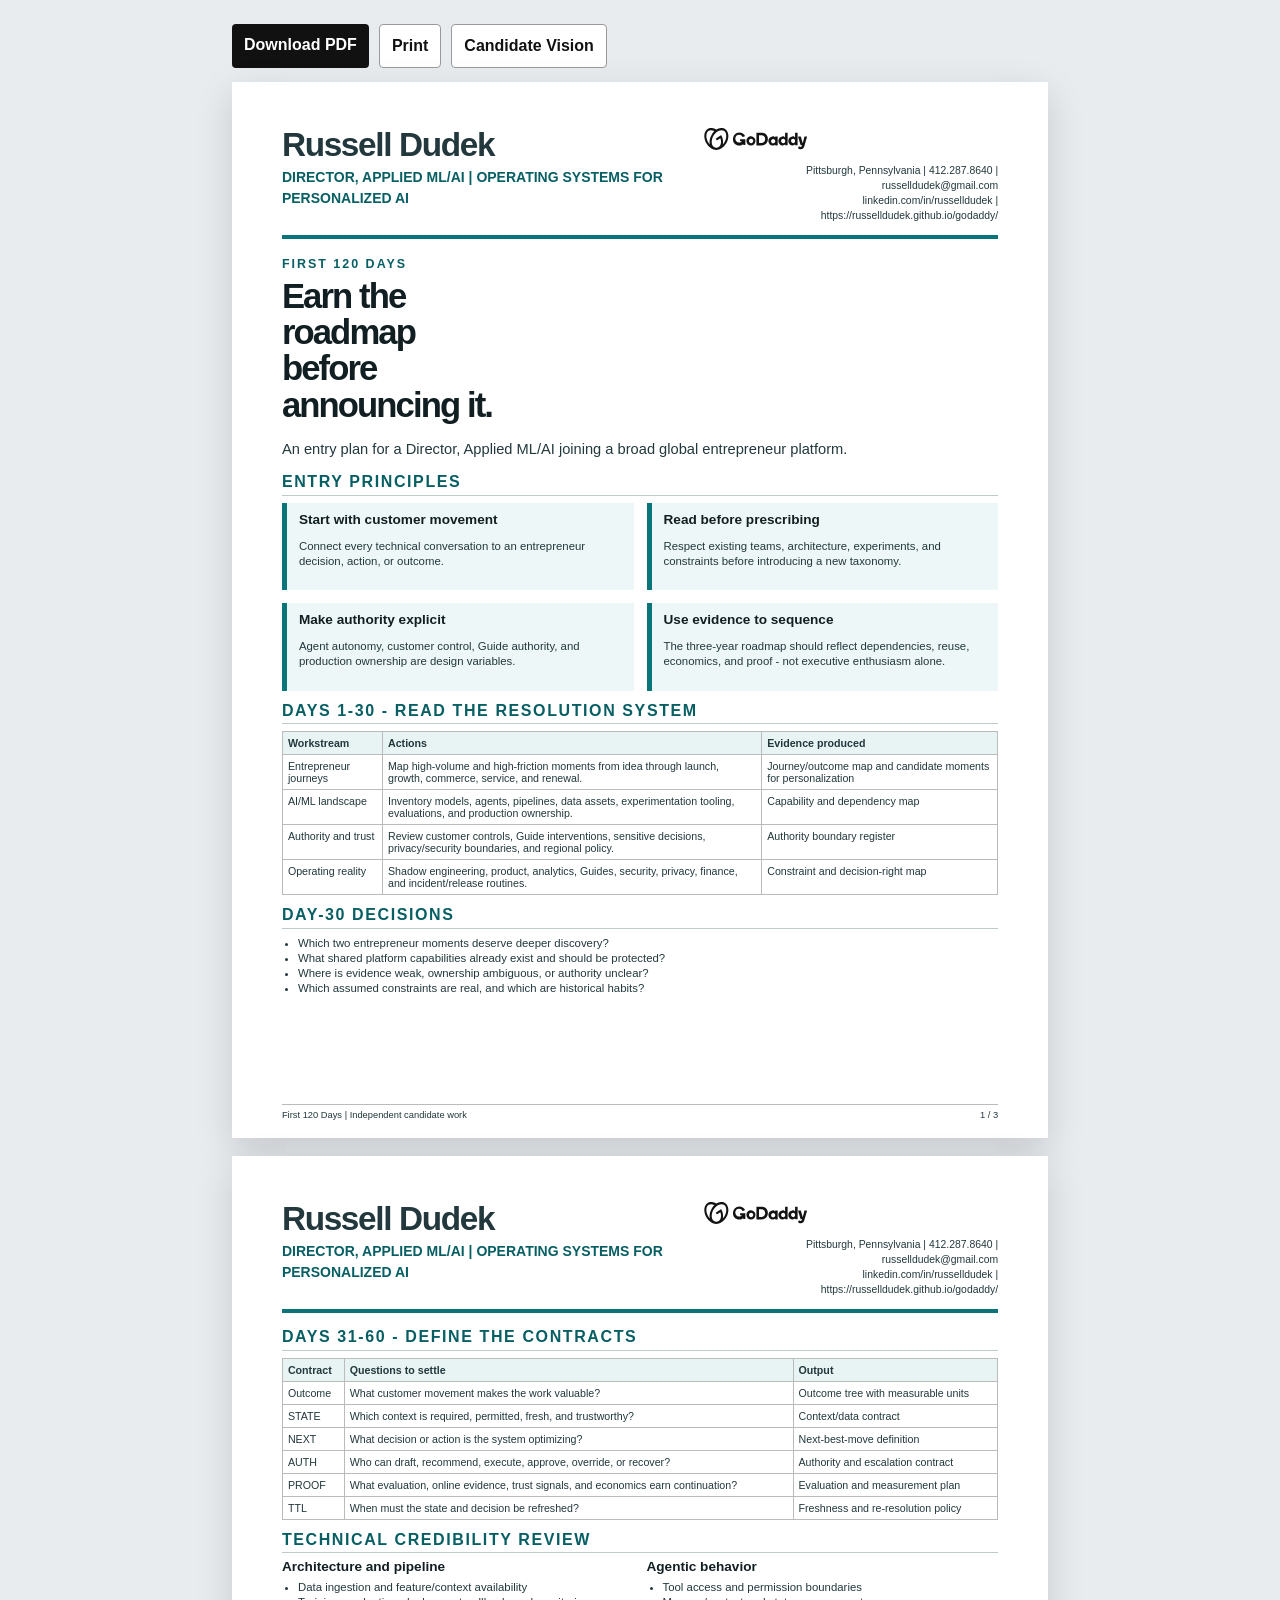
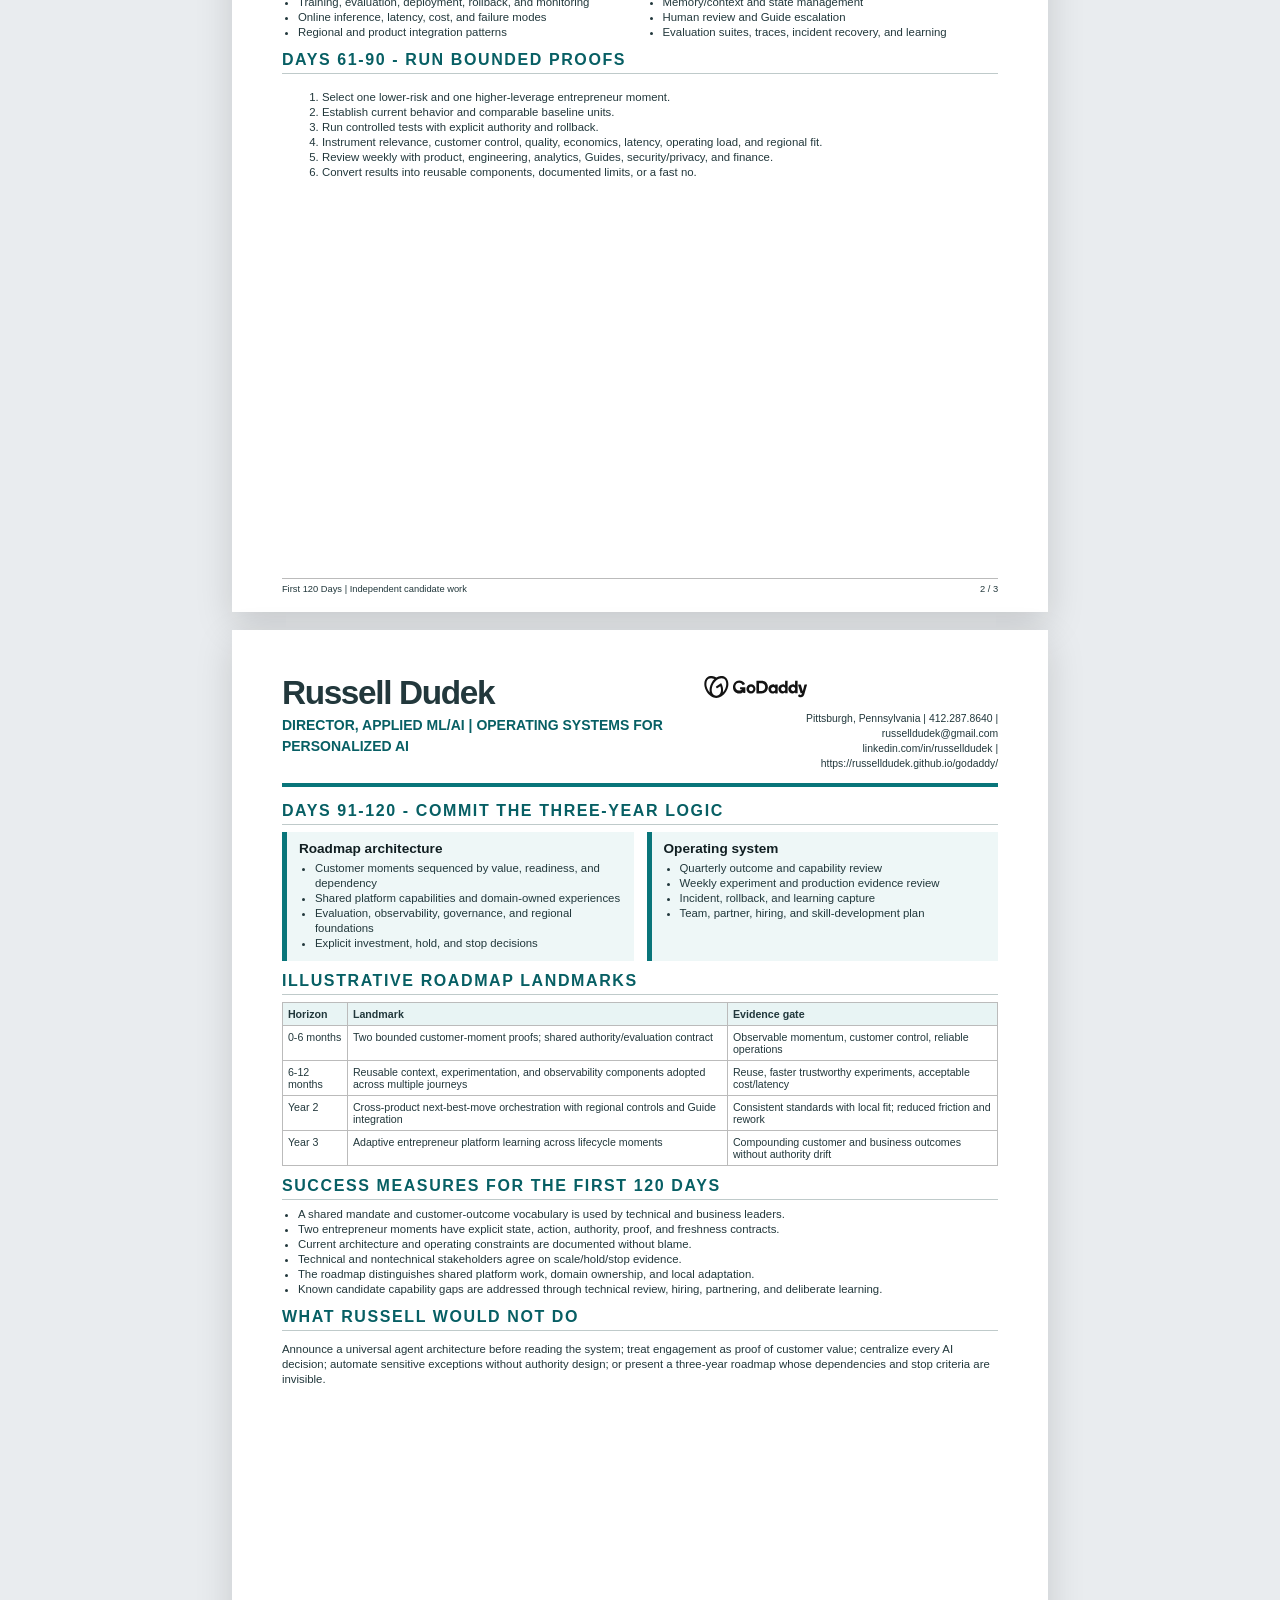
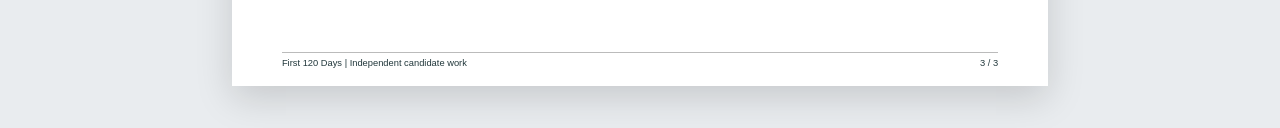
==== 120-day-plan.html @ 5573932e "Publish direct campaign files and downloadable PDFs" ====
<!doctype html><html lang="en"><head><meta charset="utf-8"><meta name="viewport" content="width=device-width,initial-scale=1"><title>GoDaddy First 120 Days</title><meta name="description" content="Independent candidate vision by Russell Dudek for GoDaddy Director, Applied ML/AI."><link rel="stylesheet" href="styles.css"></head><body><main class="doc-shell"><div class="doc-actions"><a href="docs/Russell-Dudek-GoDaddy-First-120-Days.pdf">Download PDF</a><button class="light" onclick="window.print()">Print</button><a class="light" href="index.html">Candidate Vision</a></div><section class="sheet"><header class="doc-header"><div><div class="doc-name">Russell Dudek</div><div class="doc-role">DIRECTOR, APPLIED ML/AI | OPERATING SYSTEMS FOR PERSONALIZED AI</div></div><div><img class="doc-logo" src="assets/brand/godaddy-official.svg" alt="GoDaddy"><div class="contact">Pittsburgh, Pennsylvania | <a href="tel:+14122878640">412.287.8640</a> | <a href="mailto:russelldudek@gmail.com">russelldudek@gmail.com</a><br><a href="https://www.linkedin.com/in/russelldudek">linkedin.com/in/russelldudek</a> | <a href="https://russelldudek.github.io/godaddy/">https://russelldudek.github.io/godaddy/</a></div></div></header><div class="eyebrow">First 120 days</div><h1 class="doc-title">Earn the roadmap before announcing it.</h1><p class="doc-subtitle">An entry plan for a Director, Applied ML/AI joining a broad global entrepreneur platform.</p><div class="doc-section"><h2>Entry principles</h2><div class="doc-grid-2"><div class="callout"><h3>Start with customer movement</h3><p>Connect every technical conversation to an entrepreneur decision, action, or outcome.</p></div><div class="callout"><h3>Read before prescribing</h3><p>Respect existing teams, architecture, experiments, and constraints before introducing a new taxonomy.</p></div><div class="callout"><h3>Make authority explicit</h3><p>Agent autonomy, customer control, Guide authority, and production ownership are design variables.</p></div><div class="callout"><h3>Use evidence to sequence</h3><p>The three-year roadmap should reflect dependencies, reuse, economics, and proof - not executive enthusiasm alone.</p></div></div></div><div class="doc-section"><h2>Days 1-30 - Read the resolution system</h2><table class="compact-table"><tr><th>Workstream</th><th>Actions</th><th>Evidence produced</th></tr><tr><td>Entrepreneur journeys</td><td>Map high-volume and high-friction moments from idea through launch, growth, commerce, service, and renewal.</td><td>Journey/outcome map and candidate moments for personalization</td></tr><tr><td>AI/ML landscape</td><td>Inventory models, agents, pipelines, data assets, experimentation tooling, evaluations, and production ownership.</td><td>Capability and dependency map</td></tr><tr><td>Authority and trust</td><td>Review customer controls, Guide interventions, sensitive decisions, privacy/security boundaries, and regional policy.</td><td>Authority boundary register</td></tr><tr><td>Operating reality</td><td>Shadow engineering, product, analytics, Guides, security, privacy, finance, and incident/release routines.</td><td>Constraint and decision-right map</td></tr></table></div><div class="doc-section"><h2>Day-30 decisions</h2><ul><li>Which two entrepreneur moments deserve deeper discovery?</li><li>What shared platform capabilities already exist and should be protected?</li><li>Where is evidence weak, ownership ambiguous, or authority unclear?</li><li>Which assumed constraints are real, and which are historical habits?</li></ul></div><div class="page-foot"><span>First 120 Days | Independent candidate work</span><span>1 / 3</span></div></section><section class="sheet"><header class="doc-header"><div><div class="doc-name">Russell Dudek</div><div class="doc-role">DIRECTOR, APPLIED ML/AI | OPERATING SYSTEMS FOR PERSONALIZED AI</div></div><div><img class="doc-logo" src="assets/brand/godaddy-official.svg" alt="GoDaddy"><div class="contact">Pittsburgh, Pennsylvania | <a href="tel:+14122878640">412.287.8640</a> | <a href="mailto:russelldudek@gmail.com">russelldudek@gmail.com</a><br><a href="https://www.linkedin.com/in/russelldudek">linkedin.com/in/russelldudek</a> | <a href="https://russelldudek.github.io/godaddy/">https://russelldudek.github.io/godaddy/</a></div></div></header><div class="doc-section"><h2>Days 31-60 - Define the contracts</h2><table class="compact-table"><tr><th>Contract</th><th>Questions to settle</th><th>Output</th></tr><tr><td>Outcome</td><td>What customer movement makes the work valuable?</td><td>Outcome tree with measurable units</td></tr><tr><td>STATE</td><td>Which context is required, permitted, fresh, and trustworthy?</td><td>Context/data contract</td></tr><tr><td>NEXT</td><td>What decision or action is the system optimizing?</td><td>Next-best-move definition</td></tr><tr><td>AUTH</td><td>Who can draft, recommend, execute, approve, override, or recover?</td><td>Authority and escalation contract</td></tr><tr><td>PROOF</td><td>What evaluation, online evidence, trust signals, and economics earn continuation?</td><td>Evaluation and measurement plan</td></tr><tr><td>TTL</td><td>When must the state and decision be refreshed?</td><td>Freshness and re-resolution policy</td></tr></table></div><div class="doc-section"><h2>Technical credibility review</h2><div class="doc-grid-2"><div><h3>Architecture and pipeline</h3><ul><li>Data ingestion and feature/context availability</li><li>Training, evaluation, deployment, rollback, and monitoring</li><li>Online inference, latency, cost, and failure modes</li><li>Regional and product integration patterns</li></ul></div><div><h3>Agentic behavior</h3><ul><li>Tool access and permission boundaries</li><li>Memory/context and state management</li><li>Human review and Guide escalation</li><li>Evaluation suites, traces, incident recovery, and learning</li></ul></div></div></div><div class="doc-section"><h2>Days 61-90 - Run bounded proofs</h2><ol><li>Select one lower-risk and one higher-leverage entrepreneur moment.</li><li>Establish current behavior and comparable baseline units.</li><li>Run controlled tests with explicit authority and rollback.</li><li>Instrument relevance, customer control, quality, economics, latency, operating load, and regional fit.</li><li>Review weekly with product, engineering, analytics, Guides, security/privacy, and finance.</li><li>Convert results into reusable components, documented limits, or a fast no.</li></ol></div><div class="page-foot"><span>First 120 Days | Independent candidate work</span><span>2 / 3</span></div></section><section class="sheet"><header class="doc-header"><div><div class="doc-name">Russell Dudek</div><div class="doc-role">DIRECTOR, APPLIED ML/AI | OPERATING SYSTEMS FOR PERSONALIZED AI</div></div><div><img class="doc-logo" src="assets/brand/godaddy-official.svg" alt="GoDaddy"><div class="contact">Pittsburgh, Pennsylvania | <a href="tel:+14122878640">412.287.8640</a> | <a href="mailto:russelldudek@gmail.com">russelldudek@gmail.com</a><br><a href="https://www.linkedin.com/in/russelldudek">linkedin.com/in/russelldudek</a> | <a href="https://russelldudek.github.io/godaddy/">https://russelldudek.github.io/godaddy/</a></div></div></header><div class="doc-section"><h2>Days 91-120 - Commit the three-year logic</h2><div class="doc-grid-2"><div class="callout"><h3>Roadmap architecture</h3><ul><li>Customer moments sequenced by value, readiness, and dependency</li><li>Shared platform capabilities and domain-owned experiences</li><li>Evaluation, observability, governance, and regional foundations</li><li>Explicit investment, hold, and stop decisions</li></ul></div><div class="callout"><h3>Operating system</h3><ul><li>Quarterly outcome and capability review</li><li>Weekly experiment and production evidence review</li><li>Incident, rollback, and learning capture</li><li>Team, partner, hiring, and skill-development plan</li></ul></div></div></div><div class="doc-section"><h2>Illustrative roadmap landmarks</h2><table class="compact-table"><tr><th>Horizon</th><th>Landmark</th><th>Evidence gate</th></tr><tr><td>0-6 months</td><td>Two bounded customer-moment proofs; shared authority/evaluation contract</td><td>Observable momentum, customer control, reliable operations</td></tr><tr><td>6-12 months</td><td>Reusable context, experimentation, and observability components adopted across multiple journeys</td><td>Reuse, faster trustworthy experiments, acceptable cost/latency</td></tr><tr><td>Year 2</td><td>Cross-product next-best-move orchestration with regional controls and Guide integration</td><td>Consistent standards with local fit; reduced friction and rework</td></tr><tr><td>Year 3</td><td>Adaptive entrepreneur platform learning across lifecycle moments</td><td>Compounding customer and business outcomes without authority drift</td></tr></table></div><div class="doc-section"><h2>Success measures for the first 120 days</h2><ul><li>A shared mandate and customer-outcome vocabulary is used by technical and business leaders.</li><li>Two entrepreneur moments have explicit state, action, authority, proof, and freshness contracts.</li><li>Current architecture and operating constraints are documented without blame.</li><li>Technical and nontechnical stakeholders agree on scale/hold/stop evidence.</li><li>The roadmap distinguishes shared platform work, domain ownership, and local adaptation.</li><li>Known candidate capability gaps are addressed through technical review, hiring, partnering, and deliberate learning.</li></ul></div><div class="doc-section"><h2>What Russell would not do</h2><p>Announce a universal agent architecture before reading the system; treat engagement as proof of customer value; centralize every AI decision; automate sensitive exceptions without authority design; or present a three-year roadmap whose dependencies and stop criteria are invisible.</p></div><div class="page-foot"><span>First 120 Days | Independent candidate work</span><span>3 / 3</span></div></section></main></body></html>
---- styles.css ----
@import url('brand-tokens.css');
*{box-sizing:border-box} html{scroll-behavior:smooth} body{margin:0;color:var(--gd-ink);background:#fff;font-family:"Trebuchet MS","Helvetica Neue",Arial,sans-serif;line-height:1.5} a{color:inherit} img{max-width:100%}
:focus-visible{outline:3px solid var(--gd-yellow);outline-offset:3px}.skip{position:absolute;left:-9999px}.skip:focus{left:12px;top:12px;background:#fff;padding:10px;z-index:99}
.site-nav{position:sticky;top:0;z-index:20;background:rgba(255,255,255,.94);backdrop-filter:blur(10px);border-bottom:1px solid #ddd}.nav-inner{max-width:1180px;margin:auto;padding:14px 22px;display:flex;align-items:center;justify-content:space-between;gap:24px}.nav-brand{font-weight:800}.nav-links{display:flex;gap:16px;flex-wrap:wrap;font-size:.87rem}.nav-links a{text-decoration:none}.nav-links a:hover{text-decoration:underline}
.employer-lockup{display:flex;align-items:center;gap:18px}.employer-lockup img{width:150px;height:auto}.independent{font-size:.74rem;letter-spacing:.12em;text-transform:uppercase;color:#444;border-left:1px solid #bbb;padding-left:16px}
.hero{min-height:88vh;background:linear-gradient(130deg,#fff 0 48%,var(--campaign-mint) 48% 100%);display:grid;align-items:center}.hero-inner{max-width:1180px;margin:auto;padding:72px 24px 88px;display:grid;grid-template-columns:1.02fr .98fr;gap:58px;align-items:center}.eyebrow{font-size:.78rem;font-weight:800;letter-spacing:.16em;text-transform:uppercase;color:var(--gd-teal)}h1,h2,h3{font-family:"Trebuchet MS","Helvetica Neue",Arial,sans-serif;line-height:1.05;margin:0 0 .45em}h1{font-size:clamp(3.2rem,7vw,6.5rem);letter-spacing:-.055em;max-width:12ch}h2{font-size:clamp(2.15rem,4.2vw,4rem);letter-spacing:-.04em}h3{font-size:1.35rem}.hero-copy p{font-size:1.18rem;max-width:58ch}.thesis-line{font-size:1.45rem!important;font-weight:800;max-width:34ch!important}.tagline-rule{width:78px;height:8px;background:var(--gd-lime);margin:20px 0}.hero-note{font-size:.88rem!important;color:#444}
.resolver{background:var(--gd-deep);color:#fff;border-radius:28px;padding:24px;box-shadow:0 28px 70px rgba(0,66,73,.25);min-width:0}.resolver-top{display:flex;justify-content:space-between;gap:16px;align-items:center;padding-bottom:16px;border-bottom:1px solid rgba(255,255,255,.22)}.resolver-title{font-weight:800}.status-pill{font-size:.72rem;background:var(--gd-lime);color:#111;padding:5px 9px;border-radius:999px;font-weight:800}.query{margin:18px 0 14px;background:#00343a;border-radius:12px;padding:14px 16px;font-family:ui-monospace,SFMono-Regular,Consolas,monospace;color:#dff7ee;overflow-wrap:anywhere}.cursor{display:inline-block;width:8px;height:1em;background:var(--gd-yellow);vertical-align:-2px;animation:blink 1s steps(1) infinite}.records{display:grid;gap:10px}.record{display:grid;grid-template-columns:58px 1fr 58px;gap:12px;align-items:start;padding:11px 12px;border-radius:10px;background:rgba(255,255,255,.08);animation:resolve 5.2s ease-in-out infinite}.record:nth-child(2){animation-delay:.55s}.record:nth-child(3){animation-delay:1.1s}.record:nth-child(4){animation-delay:1.65s}.record:nth-child(5){animation-delay:2.2s}.record-key{color:var(--gd-lime);font-family:ui-monospace,monospace;font-weight:800}.record-val{font-size:.9rem}.record-conf{font-size:.72rem;color:#bfe9e4;text-align:right}.resolver-controls{margin-top:18px;display:flex;gap:8px;flex-wrap:wrap}.scenario-btn{border:1px solid rgba(255,255,255,.4);background:transparent;color:#fff;padding:8px 11px;border-radius:999px;cursor:pointer;font-weight:700}.scenario-btn[aria-pressed="true"]{background:var(--gd-yellow);color:#111;border-color:var(--gd-yellow)}.resolver-foot{font-size:.73rem;color:#bfe9e4;margin-top:14px}
@keyframes blink{50%{opacity:0}}@keyframes resolve{0%,10%,100%{transform:translateX(0);background:rgba(255,255,255,.08)}20%,42%{transform:translateX(4px);background:rgba(65,219,0,.16)}55%{transform:translateX(0)}}
.section{padding:92px 24px}.section-inner{max-width:1120px;margin:auto}.section-head{display:grid;grid-template-columns:1fr 1fr;gap:48px;align-items:end;margin-bottom:50px}.section-head p{font-size:1.12rem;margin:0}.dark{background:var(--gd-ink);color:#fff}.teal{background:var(--gd-teal);color:#fff}.paper{background:var(--gd-paper)}
.tension-map{display:grid;grid-template-columns:repeat(3,1fr);gap:2px;background:#111;border:2px solid #111}.tension{background:#fff;padding:30px;min-height:250px}.tension .vs{font-size:.74rem;color:var(--gd-teal);font-weight:800;text-transform:uppercase;letter-spacing:.12em}.tension strong{font-size:1.5rem;line-height:1.15;display:block;margin:12px 0}.tension p{font-size:.92rem}.cost{border-top:5px solid var(--gd-coral);padding-top:14px;font-size:.83rem!important;color:#4a4a4a}
.contract-grid{display:grid;grid-template-columns:repeat(5,1fr);gap:12px}.contract-field{background:#fff;color:#111;padding:22px;border-radius:4px;min-height:200px;position:relative}.contract-field::before{content:attr(data-key);display:block;font-family:ui-monospace,monospace;color:var(--gd-teal);font-weight:900;font-size:1.3rem;margin-bottom:18px}.contract-field p{font-size:.88rem}.contract-field b{display:block;margin-bottom:8px}.contract-field:nth-child(2){border-top:7px solid var(--gd-lime)}.contract-field:nth-child(3){border-top:7px solid var(--gd-yellow)}.contract-field:nth-child(4){border-top:7px solid var(--gd-aqua)}.contract-field:nth-child(5){border-top:7px solid var(--gd-coral)}
.scorecard{display:grid;grid-template-columns:1fr 2fr;gap:28px}.score-nav{display:grid;gap:8px}.score-tab{padding:14px;border:0;text-align:left;background:#e5e5e5;font-weight:800;cursor:pointer}.score-tab[aria-selected="true"]{background:var(--gd-deep);color:#fff}.score-panel{background:#fff;padding:28px;border-left:10px solid var(--gd-lime)}.score-panel h3{font-size:2rem}.metric-list{display:grid;grid-template-columns:1fr 1fr;gap:14px}.metric{border-top:1px solid #bbb;padding-top:12px}.metric small{display:block;color:#555}
.evidence-trail{display:grid;grid-template-columns:repeat(4,1fr);gap:0;border-top:2px solid rgba(255,255,255,.35)}.evidence{padding:28px 24px;border-right:1px solid rgba(255,255,255,.25);position:relative}.evidence:last-child{border-right:0}.evidence::before{content:"";position:absolute;top:-8px;left:22px;width:14px;height:14px;border-radius:50%;background:var(--gd-lime)}.evidence .org{font-size:.78rem;text-transform:uppercase;letter-spacing:.1em;color:#bfe9e4}.evidence h3{margin-top:12px}.evidence p{font-size:.9rem}.proof-tag{display:inline-block;font-size:.68rem;border:1px solid rgba(255,255,255,.45);padding:3px 6px;border-radius:999px;margin-top:8px}
.plan-rail{display:grid;grid-template-columns:repeat(4,1fr);gap:14px}.phase{background:#fff;padding:26px;border-top:8px solid var(--gd-teal)}.phase:nth-child(2){border-color:var(--gd-lime)}.phase:nth-child(3){border-color:var(--gd-yellow)}.phase:nth-child(4){border-color:var(--gd-coral)}.phase .days{font-family:ui-monospace,monospace;font-weight:800;color:var(--gd-teal)}.phase ul{padding-left:18px;font-size:.9rem}
.objection{display:grid;grid-template-columns:1fr 1fr;gap:50px}.objection-box{background:#fff;color:#111;padding:34px;border-radius:3px}.objection-box.gap{border-top:10px solid var(--gd-coral)}.objection-box.proof{border-top:10px solid var(--gd-lime)}.objection-box ul{padding-left:20px}.truth{font-size:1.35rem;font-weight:800;line-height:1.25}.verdict{margin-top:28px;padding:20px;border:1px solid rgba(255,255,255,.35);font-size:1.05rem}.questions{counter-reset:q;display:grid;grid-template-columns:1fr 1fr;gap:2px;background:#111}.question{background:#fff;padding:24px;counter-increment:q}.question::before{content:"0" counter(q);font-family:ui-monospace,monospace;color:var(--gd-teal);font-weight:900}.question strong{display:block;font-size:1.1rem;margin-top:10px}.question p{font-size:.86rem;color:#555}
.cta{background:var(--gd-yellow);padding:76px 24px}.cta-inner{max-width:1060px;margin:auto;display:grid;grid-template-columns:2fr 1fr;gap:40px;align-items:center}.actions{display:flex;gap:10px;flex-wrap:wrap}.button{display:inline-block;text-decoration:none;background:var(--gd-ink);color:#fff;padding:13px 17px;border-radius:4px;font-weight:800}.button.secondary{background:#fff;color:#111;border:1px solid #111}.footer{padding:32px 24px;background:#111;color:#fff;font-size:.76rem}.footer-inner{max-width:1120px;margin:auto;display:flex;justify-content:space-between;gap:24px;flex-wrap:wrap}
/* Document surfaces */
.doc-shell{background:#e9ecef;min-height:100vh;padding:24px}.doc-actions{max-width:8.5in;margin:0 auto 14px;display:flex;gap:10px;flex-wrap:wrap}.doc-actions a,.doc-actions button{font:inherit;border:0;cursor:pointer;text-decoration:none;background:#111;color:#fff;padding:9px 12px;border-radius:4px;font-weight:800}.doc-actions .light{background:#fff;color:#111;border:1px solid #999}.sheet{width:min(8.5in,100%);min-height:11in;margin:0 auto 18px;background:#fff;padding:.48in .52in .44in;box-shadow:0 12px 35px rgba(0,0,0,.15);position:relative;overflow:visible}.doc-header{display:grid;grid-template-columns:1.35fr 1fr;gap:24px;border-bottom:4px solid var(--gd-teal);padding-bottom:12px;margin-bottom:16px}.doc-name{font-size:25pt;font-weight:900;letter-spacing:-.04em;line-height:1}.doc-role{font-size:10.5pt;font-weight:800;color:var(--gd-teal);margin-top:6px}.contact{font-size:7.8pt;line-height:1.45;text-align:right}.contact a{text-decoration:none}.doc-logo{width:105px;margin-left:auto;margin-bottom:6px}.doc-section{margin:12px 0}.doc-section h2{font-size:12pt;text-transform:uppercase;letter-spacing:.1em;color:var(--gd-teal);border-bottom:1px solid #bfcaca;padding-bottom:4px;margin-bottom:7px}.doc-section h3{font-size:10.2pt;margin:0}.doc-section p,.doc-section li{font-family:Arial,Helvetica,sans-serif;font-size:8.55pt;line-height:1.32}.doc-section ul{margin:5px 0 0;padding-left:16px}.doc-grid-2{display:grid;grid-template-columns:1fr 1fr;gap:13px}.doc-grid-3{display:grid;grid-template-columns:repeat(3,1fr);gap:10px}.role-block{margin-bottom:10px;break-inside:avoid}.role-line{display:flex;justify-content:space-between;gap:14px;align-items:baseline}.role-line span{font-family:Arial,sans-serif;font-size:8pt;color:#555}.cap-grid{display:grid;grid-template-columns:repeat(3,1fr);gap:5px}.cap{background:#eff7f7;padding:6px 7px;font:700 7.8pt Arial,sans-serif;border-left:3px solid var(--gd-aqua)}.page-foot{position:absolute;bottom:.19in;left:.52in;right:.52in;display:flex;justify-content:space-between;border-top:1px solid #bbb;padding-top:5px;font:7pt Arial,sans-serif;color:#555}.callout{background:#eff7f7;border-left:5px solid var(--gd-teal);padding:10px 12px}.warning{background:#fff4f4;border-left-color:var(--gd-coral)}.doc-title{font-size:26pt;margin:4px 0 6px}.doc-subtitle{font-size:11pt;color:#444}.compact-table{width:100%;border-collapse:collapse;font:8pt Arial,sans-serif}.compact-table th,.compact-table td{border:1px solid #bbb;padding:5px;vertical-align:top}.compact-table th{background:#e8f4f4;text-align:left}.mini-record{display:grid;grid-template-columns:44px 1fr 55px;border-bottom:1px solid #bbb;padding:7px 0;font:8.4pt Arial,sans-serif}.mini-record b{color:var(--gd-teal);font-family:Consolas,monospace}.doc-question{margin:8px 0;padding:8px 10px;border-left:4px solid var(--gd-lime);background:#f7f7f7;break-inside:avoid}.doc-question b{font-size:9pt}.sources{font:7.2pt Arial,sans-serif;overflow-wrap:anywhere}.signature{margin-top:12px;font-weight:800}.letter-body p{font:10.1pt/1.45 Arial,sans-serif;margin:0 0 10px}.letter-body{margin-top:18px}.letter-date{font:9pt Arial,sans-serif;margin-bottom:15px}.letter-address{font:9pt Arial,sans-serif;margin-bottom:16px}.letter-sign{margin-top:18px;font:10pt Arial,sans-serif}.resume-summary{font:9.1pt/1.35 Arial,sans-serif;margin:0}.resume-page2-head{display:flex;justify-content:space-between;border-bottom:3px solid var(--gd-teal);padding-bottom:8px;margin-bottom:14px;font:8pt Arial,sans-serif}.resume-page2-head b{font-size:13pt}
@media (max-width:900px){.hero-inner,.section-head,.scorecard,.objection,.cta-inner{grid-template-columns:1fr}.hero{background:linear-gradient(180deg,#fff 0 48%,var(--campaign-mint) 48% 100%)}.hero-inner{padding-top:44px}.contract-grid{grid-template-columns:1fr 1fr}.tension-map,.plan-rail,.evidence-trail{grid-template-columns:1fr 1fr}.questions{grid-template-columns:1fr}.sheet{min-height:0;padding:28px 24px}.doc-header{grid-template-columns:1fr}.contact{text-align:left}.doc-logo{margin-left:0}.page-foot{position:static;margin-top:20px}.doc-grid-3{grid-template-columns:1fr 1fr}}
@media (max-width:560px){.nav-links{display:none}.employer-lockup{align-items:flex-start;flex-direction:column}.independent{border-left:0;padding-left:0}.hero-inner{padding-left:18px;padding-right:18px}.resolver{padding:16px;border-radius:18px}.record{grid-template-columns:52px 1fr}.record-conf{display:none}.contract-grid,.tension-map,.plan-rail,.evidence-trail,.doc-grid-2,.doc-grid-3,.cap-grid{grid-template-columns:1fr}.section{padding:64px 18px}.doc-shell{padding:0}.sheet{width:100%;margin:0;box-shadow:none}.doc-actions{padding:10px;margin:0}.doc-title{font-size:21pt}}
@media print{@page{size:Letter;margin:0}.site-nav,.doc-actions{display:none!important}body{background:#fff}.doc-shell{padding:0;background:#fff}.sheet{width:8.5in;height:11in;min-height:11in;margin:0;box-shadow:none;break-after:page;page-break-after:always;overflow:hidden}.sheet:last-child{break-after:auto;page-break-after:auto}.page-foot{position:absolute}.no-print{display:none!important}}
@media (prefers-reduced-motion:reduce){html{scroll-behavior:auto}.cursor,.record{animation:none!important}.record{transform:none!important}}

.questions-sheet .doc-question{margin:5px 0;padding:6px 8px}.questions-sheet .doc-question p{margin:2px 0;font-size:7.6pt;line-height:1.18}.questions-sheet .doc-question b{font-size:8.5pt}.questions-sheet .doc-title{font-size:23pt}.questions-sheet .doc-subtitle{font-size:9.5pt;margin:0 0 8px}.questions-sheet .doc-section{margin:7px 0}

.resume-sheet .doc-section{margin:14px 0}.resume-sheet .doc-section p,.resume-sheet .doc-section li{font-size:9.25pt;line-height:1.42}.resume-sheet .resume-summary{font-size:9.5pt;line-height:1.42}.resume-sheet .role-block{margin-bottom:13px}.resume-sheet .role-line h3{font-size:10.7pt}.resume-sheet .cap{font-size:8.25pt;padding:8px 8px}.resume-sheet .doc-section h2{margin-bottom:8px}.resume-sheet .callout{padding:12px 14px}

.sr-only{position:absolute!important;width:1px;height:1px;padding:0;margin:-1px;overflow:hidden;clip:rect(0,0,0,0);white-space:nowrap;border:0}


/* 2026-07-15 visual integrity system */
:root{
  color-scheme:light;
  --ui-ink:#22383c;
  --ui-ink-strong:#111f22;
  --ui-teal-text:#075f64;
  --ui-on-dark:#f3fffb;
  --ui-on-dark-soft:#e2f7f2;
  --ui-resolver:#0d3d43;
  --ui-resolver-row:#123d43;
  --ui-resolver-active:#166269;
}

/* Light surfaces: dark text is the default, including cards nested inside dark sections. */
body{color:var(--ui-ink)}
.paper,
.tension,
.contract-field,
.score-panel,
.phase,
.question,
.objection-box,
.sheet,
.callout,
.mini-record,
.compact-table th,
.compact-table td{color:var(--ui-ink)}
.paper h1,.paper h2,.paper h3,
.tension strong,
.contract-field b,
.score-panel h3,
.phase h3,
.question strong,
.objection-box .truth,
.sheet h1,.sheet h2,.sheet h3{color:var(--ui-ink-strong)}
.paper p,.paper li,.paper small,
.tension p,.tension .cost,
.contract-field p,
.score-panel p,.score-panel .metric,.score-panel small,
.phase li,
.question p,
.objection-box p,.objection-box li,
.sheet p,.sheet li,.sheet td,.sheet th,
.callout p,.mini-record span,
.doc-subtitle,.contact,.page-foot,.role-line span{color:var(--ui-ink)!important}
.eyebrow,.tension .vs,.phase .days,.question::before,
.contract-field::before,.doc-section h2,.doc-role,.mini-record b{color:var(--ui-teal-text)!important}
.cost{color:#34484b!important}
.score-tab{color:var(--ui-ink-strong)!important}
.score-tab[aria-selected="true"]{background:var(--gd-deep)!important;color:#fff!important}

/* Dark section copy stays light, while nested white cards remain dark via the rules above. */
.dark{color:var(--ui-on-dark)}
.dark > .section-inner > .section-head h2,
.dark > .section-inner > .section-head p,
.dark > .section-inner > .verdict{color:var(--ui-on-dark)!important}
.dark > .section-inner > .section-head .eyebrow{color:var(--ui-on-dark-soft)!important}
.dark .contract-field,.dark .contract-field *{color:var(--ui-ink)!important}
.dark .contract-field::before{color:var(--ui-teal-text)!important}
.dark .objection-box,.dark .objection-box *{color:var(--ui-ink)!important}
.dark .objection-box .eyebrow{color:var(--ui-teal-text)!important}

/* Teal evidence section. */
.teal{color:var(--ui-on-dark)}
.teal > .section-inner > .section-head h2,
.teal > .section-inner > .section-head p,
.teal > .section-inner > .section-head .eyebrow,
.teal .evidence h3,
.teal .evidence p,
.teal .evidence .org,
.teal .proof-tag{color:var(--ui-on-dark)!important}
.teal .proof-tag{border-color:rgba(255,255,255,.72)!important}

/* Resolver: no pale text on light animation states. */
.resolver{background:var(--ui-resolver)!important;color:var(--ui-on-dark)!important;box-shadow:0 28px 70px rgba(0,66,73,.28)}
.resolver-top{border-bottom-color:rgba(255,255,255,.32)!important}
.resolver .eyebrow{color:#ddfff1!important}
.resolver-title{color:#fff!important}
.query{background:#08373d!important;color:#f3fffb!important;border:1px solid rgba(255,255,255,.2)}
.record{background:var(--ui-resolver-row)!important;border:1px solid rgba(255,255,255,.32)!important;box-shadow:inset 5px 0 0 rgba(140,227,83,.94)!important;animation:resolve 5.2s ease-in-out infinite}
.record-key{color:#c8ff8a!important}
.record-val{color:#fff!important;font-weight:700!important}
.record-conf,.resolver-foot{color:#e6faf5!important;font-weight:700!important}
.scenario-btn{border-color:rgba(255,255,255,.8)!important;color:#fff!important;background:rgba(255,255,255,.06)!important}
.scenario-btn[aria-pressed="true"]{background:var(--gd-yellow)!important;color:#111!important;border-color:var(--gd-yellow)!important}

/* CTA, documents, and footer. */
.cta,.cta h2,.cta p{color:var(--ui-ink-strong)!important}
.cta .eyebrow{color:var(--ui-ink-strong)!important}
.button,.doc-actions a,.doc-actions button{color:#fff!important}
.button.secondary,.doc-actions .light{color:#111!important}
.sheet .callout{background:#eef7f7!important}
.sheet .warning{background:#fff3f3!important}
.footer,.footer *{color:#fff!important}
.footer img,.footer svg{display:none!important}

@keyframes resolve{
  0%,10%,100%{
    transform:translateX(0);
    background:var(--ui-resolver-row);
    border-color:rgba(255,255,255,.32);
    box-shadow:inset 5px 0 0 rgba(140,227,83,.94);
  }
  20%,42%{
    transform:translateX(6px);
    background:var(--ui-resolver-active);
    border-color:rgba(255,255,255,.86);
    box-shadow:inset 7px 0 0 var(--gd-lime),0 0 0 2px rgba(140,227,83,.24),0 10px 24px rgba(0,0,0,.18);
  }
  55%{transform:translateX(0)}
}
@media (prefers-reduced-motion:reduce){
  .record{animation:none!important;transform:none!important;background:var(--ui-resolver-row)!important}
}
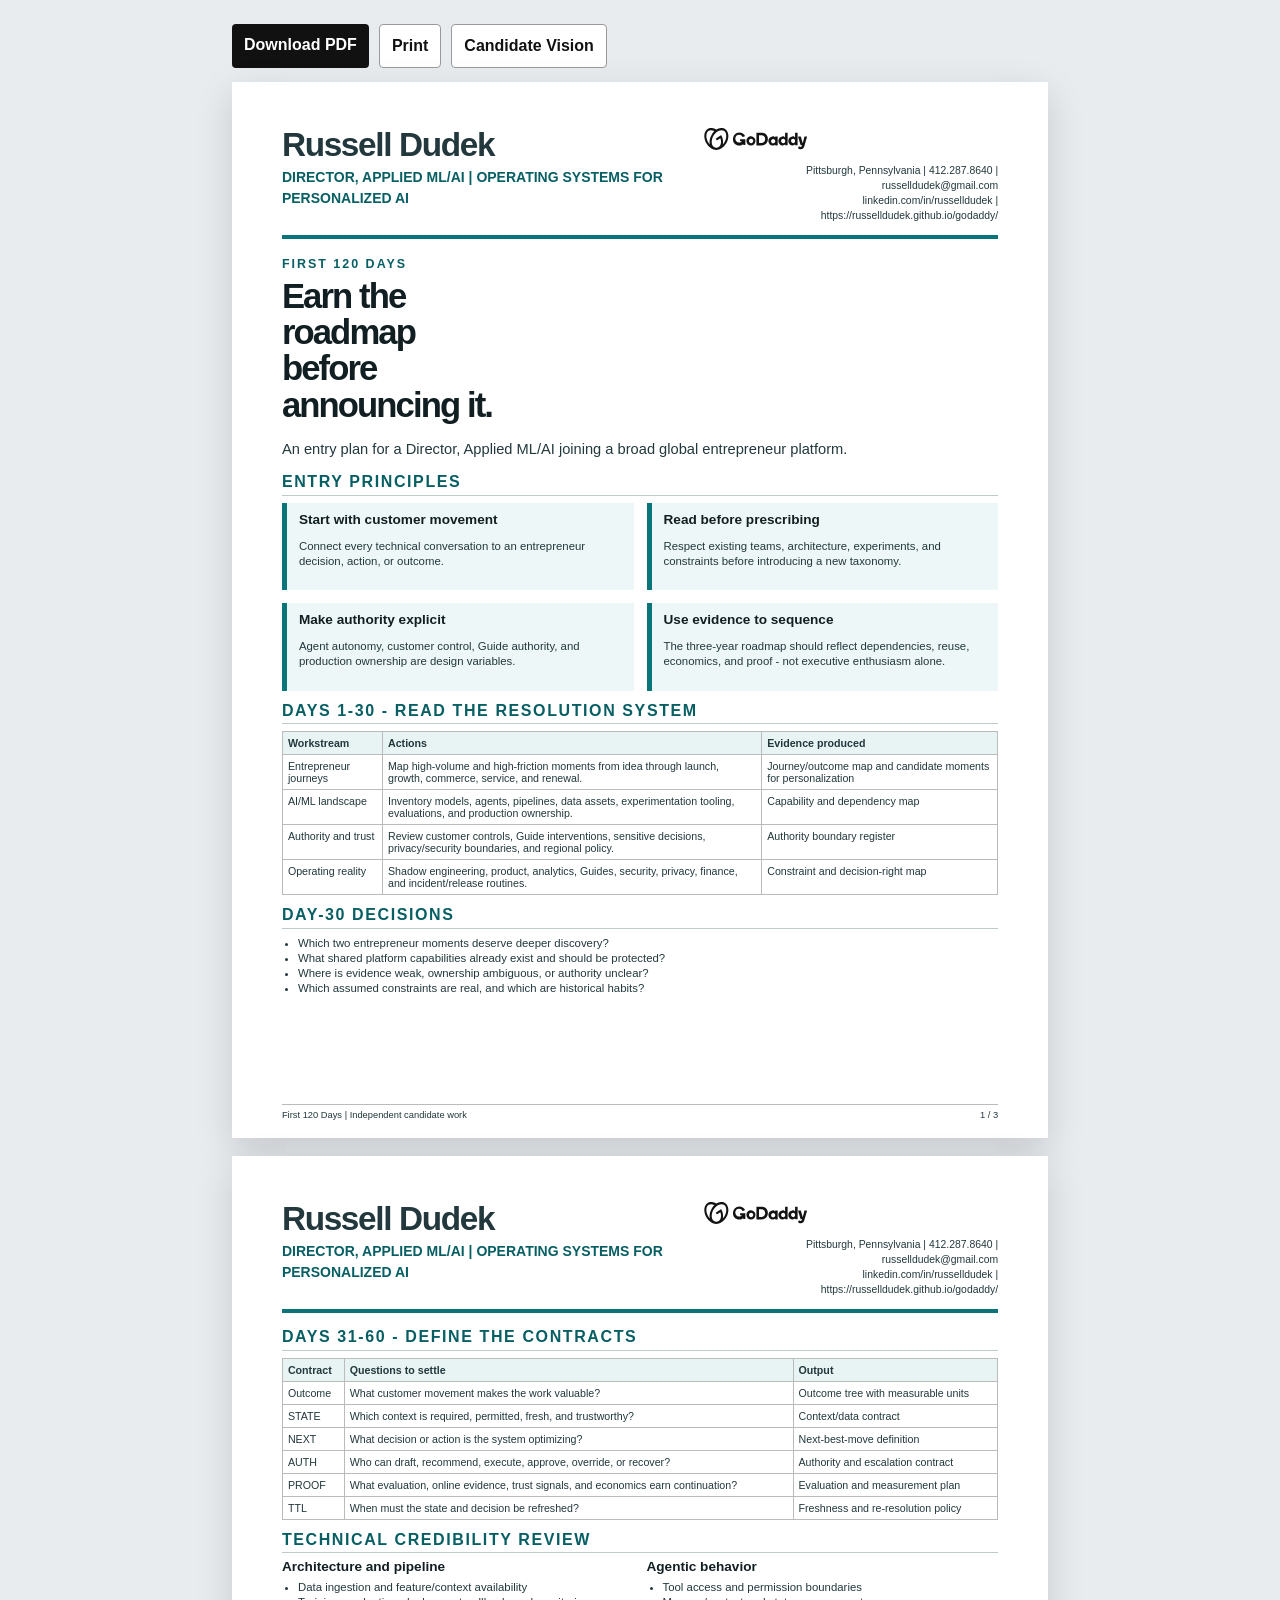
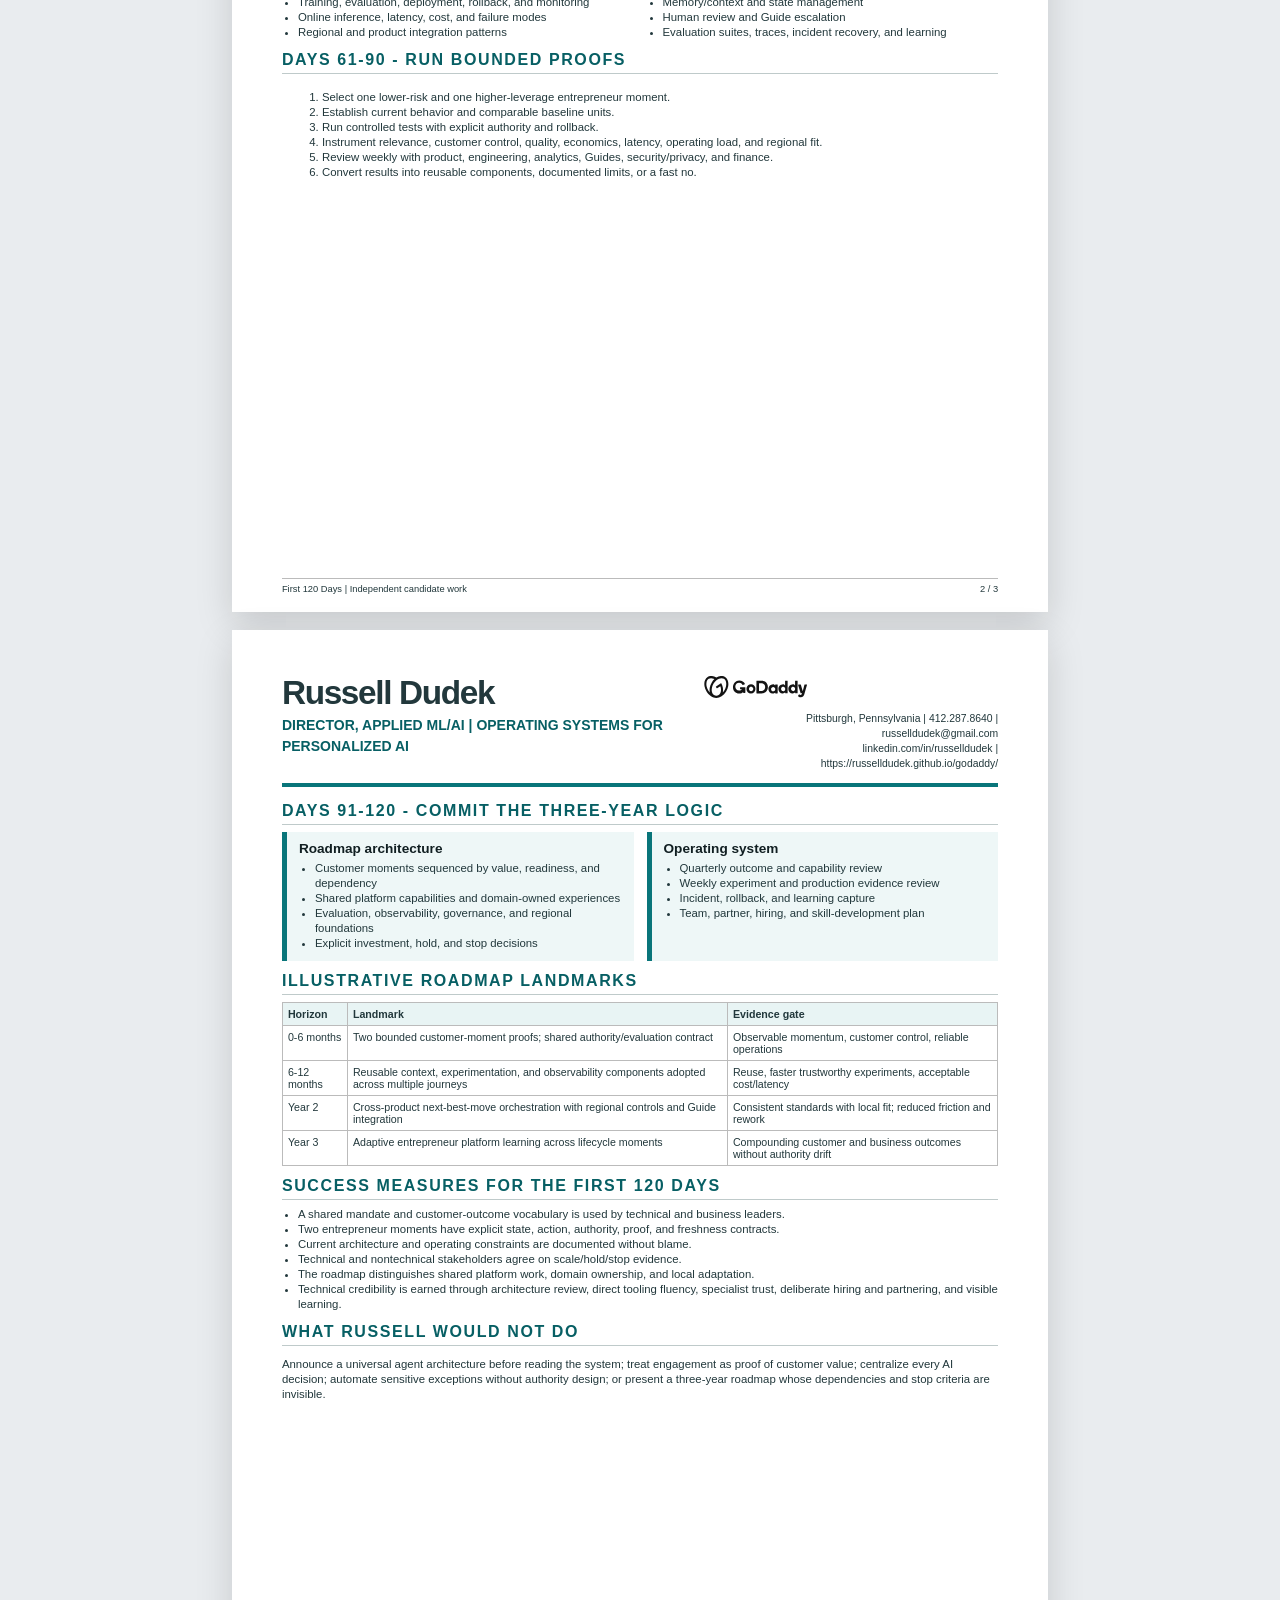
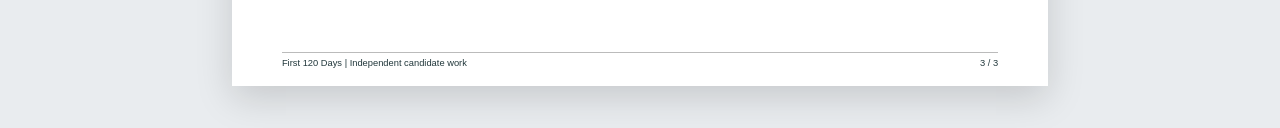
==== commit ce395077: "Publish strategic fit campaign and documents" ====
--- a/120-day-plan.html
+++ b/120-day-plan.html
@@ -1 +1 @@
-<!doctype html><html lang="en"><head><meta charset="utf-8"><meta name="viewport" content="width=device-width,initial-scale=1"><title>GoDaddy First 120 Days</title><meta name="description" content="Independent candidate vision by Russell Dudek for GoDaddy Director, Applied ML/AI."><link rel="stylesheet" href="styles.css"></head><body><main class="doc-shell"><div class="doc-actions"><a href="docs/Russell-Dudek-GoDaddy-First-120-Days.pdf">Download PDF</a><button class="light" onclick="window.print()">Print</button><a class="light" href="index.html">Candidate Vision</a></div><section class="sheet"><header class="doc-header"><div><div class="doc-name">Russell Dudek</div><div class="doc-role">DIRECTOR, APPLIED ML/AI | OPERATING SYSTEMS FOR PERSONALIZED AI</div></div><div><img class="doc-logo" src="assets/brand/godaddy-official.svg" alt="GoDaddy"><div class="contact">Pittsburgh, Pennsylvania | <a href="tel:+14122878640">412.287.8640</a> | <a href="mailto:russelldudek@gmail.com">russelldudek@gmail.com</a><br><a href="https://www.linkedin.com/in/russelldudek">linkedin.com/in/russelldudek</a> | <a href="https://russelldudek.github.io/godaddy/">https://russelldudek.github.io/godaddy/</a></div></div></header><div class="eyebrow">First 120 days</div><h1 class="doc-title">Earn the roadmap before announcing it.</h1><p class="doc-subtitle">An entry plan for a Director, Applied ML/AI joining a broad global entrepreneur platform.</p><div class="doc-section"><h2>Entry principles</h2><div class="doc-grid-2"><div class="callout"><h3>Start with customer movement</h3><p>Connect every technical conversation to an entrepreneur decision, action, or outcome.</p></div><div class="callout"><h3>Read before prescribing</h3><p>Respect existing teams, architecture, experiments, and constraints before introducing a new taxonomy.</p></div><div class="callout"><h3>Make authority explicit</h3><p>Agent autonomy, customer control, Guide authority, and production ownership are design variables.</p></div><div class="callout"><h3>Use evidence to sequence</h3><p>The three-year roadmap should reflect dependencies, reuse, economics, and proof - not executive enthusiasm alone.</p></div></div></div><div class="doc-section"><h2>Days 1-30 - Read the resolution system</h2><table class="compact-table"><tr><th>Workstream</th><th>Actions</th><th>Evidence produced</th></tr><tr><td>Entrepreneur journeys</td><td>Map high-volume and high-friction moments from idea through launch, growth, commerce, service, and renewal.</td><td>Journey/outcome map and candidate moments for personalization</td></tr><tr><td>AI/ML landscape</td><td>Inventory models, agents, pipelines, data assets, experimentation tooling, evaluations, and production ownership.</td><td>Capability and dependency map</td></tr><tr><td>Authority and trust</td><td>Review customer controls, Guide interventions, sensitive decisions, privacy/security boundaries, and regional policy.</td><td>Authority boundary register</td></tr><tr><td>Operating reality</td><td>Shadow engineering, product, analytics, Guides, security, privacy, finance, and incident/release routines.</td><td>Constraint and decision-right map</td></tr></table></div><div class="doc-section"><h2>Day-30 decisions</h2><ul><li>Which two entrepreneur moments deserve deeper discovery?</li><li>What shared platform capabilities already exist and should be protected?</li><li>Where is evidence weak, ownership ambiguous, or authority unclear?</li><li>Which assumed constraints are real, and which are historical habits?</li></ul></div><div class="page-foot"><span>First 120 Days | Independent candidate work</span><span>1 / 3</span></div></section><section class="sheet"><header class="doc-header"><div><div class="doc-name">Russell Dudek</div><div class="doc-role">DIRECTOR, APPLIED ML/AI | OPERATING SYSTEMS FOR PERSONALIZED AI</div></div><div><img class="doc-logo" src="assets/brand/godaddy-official.svg" alt="GoDaddy"><div class="contact">Pittsburgh, Pennsylvania | <a href="tel:+14122878640">412.287.8640</a> | <a href="mailto:russelldudek@gmail.com">russelldudek@gmail.com</a><br><a href="https://www.linkedin.com/in/russelldudek">linkedin.com/in/russelldudek</a> | <a href="https://russelldudek.github.io/godaddy/">https://russelldudek.github.io/godaddy/</a></div></div></header><div class="doc-section"><h2>Days 31-60 - Define the contracts</h2><table class="compact-table"><tr><th>Contract</th><th>Questions to settle</th><th>Output</th></tr><tr><td>Outcome</td><td>What customer movement makes the work valuable?</td><td>Outcome tree with measurable units</td></tr><tr><td>STATE</td><td>Which context is required, permitted, fresh, and trustworthy?</td><td>Context/data contract</td></tr><tr><td>NEXT</td><td>What decision or action is the system optimizing?</td><td>Next-best-move definition</td></tr><tr><td>AUTH</td><td>Who can draft, recommend, execute, approve, override, or recover?</td><td>Authority and escalation contract</td></tr><tr><td>PROOF</td><td>What evaluation, online evidence, trust signals, and economics earn continuation?</td><td>Evaluation and measurement plan</td></tr><tr><td>TTL</td><td>When must the state and decision be refreshed?</td><td>Freshness and re-resolution policy</td></tr></table></div><div class="doc-section"><h2>Technical credibility review</h2><div class="doc-grid-2"><div><h3>Architecture and pipeline</h3><ul><li>Data ingestion and feature/context availability</li><li>Training, evaluation, deployment, rollback, and monitoring</li><li>Online inference, latency, cost, and failure modes</li><li>Regional and product integration patterns</li></ul></div><div><h3>Agentic behavior</h3><ul><li>Tool access and permission boundaries</li><li>Memory/context and state management</li><li>Human review and Guide escalation</li><li>Evaluation suites, traces, incident recovery, and learning</li></ul></div></div></div><div class="doc-section"><h2>Days 61-90 - Run bounded proofs</h2><ol><li>Select one lower-risk and one higher-leverage entrepreneur moment.</li><li>Establish current behavior and comparable baseline units.</li><li>Run controlled tests with explicit authority and rollback.</li><li>Instrument relevance, customer control, quality, economics, latency, operating load, and regional fit.</li><li>Review weekly with product, engineering, analytics, Guides, security/privacy, and finance.</li><li>Convert results into reusable components, documented limits, or a fast no.</li></ol></div><div class="page-foot"><span>First 120 Days | Independent candidate work</span><span>2 / 3</span></div></section><section class="sheet"><header class="doc-header"><div><div class="doc-name">Russell Dudek</div><div class="doc-role">DIRECTOR, APPLIED ML/AI | OPERATING SYSTEMS FOR PERSONALIZED AI</div></div><div><img class="doc-logo" src="assets/brand/godaddy-official.svg" alt="GoDaddy"><div class="contact">Pittsburgh, Pennsylvania | <a href="tel:+14122878640">412.287.8640</a> | <a href="mailto:russelldudek@gmail.com">russelldudek@gmail.com</a><br><a href="https://www.linkedin.com/in/russelldudek">linkedin.com/in/russelldudek</a> | <a href="https://russelldudek.github.io/godaddy/">https://russelldudek.github.io/godaddy/</a></div></div></header><div class="doc-section"><h2>Days 91-120 - Commit the three-year logic</h2><div class="doc-grid-2"><div class="callout"><h3>Roadmap architecture</h3><ul><li>Customer moments sequenced by value, readiness, and dependency</li><li>Shared platform capabilities and domain-owned experiences</li><li>Evaluation, observability, governance, and regional foundations</li><li>Explicit investment, hold, and stop decisions</li></ul></div><div class="callout"><h3>Operating system</h3><ul><li>Quarterly outcome and capability review</li><li>Weekly experiment and production evidence review</li><li>Incident, rollback, and learning capture</li><li>Team, partner, hiring, and skill-development plan</li></ul></div></div></div><div class="doc-section"><h2>Illustrative roadmap landmarks</h2><table class="compact-table"><tr><th>Horizon</th><th>Landmark</th><th>Evidence gate</th></tr><tr><td>0-6 months</td><td>Two bounded customer-moment proofs; shared authority/evaluation contract</td><td>Observable momentum, customer control, reliable operations</td></tr><tr><td>6-12 months</td><td>Reusable context, experimentation, and observability components adopted across multiple journeys</td><td>Reuse, faster trustworthy experiments, acceptable cost/latency</td></tr><tr><td>Year 2</td><td>Cross-product next-best-move orchestration with regional controls and Guide integration</td><td>Consistent standards with local fit; reduced friction and rework</td></tr><tr><td>Year 3</td><td>Adaptive entrepreneur platform learning across lifecycle moments</td><td>Compounding customer and business outcomes without authority drift</td></tr></table></div><div class="doc-section"><h2>Success measures for the first 120 days</h2><ul><li>A shared mandate and customer-outcome vocabulary is used by technical and business leaders.</li><li>Two entrepreneur moments have explicit state, action, authority, proof, and freshness contracts.</li><li>Current architecture and operating constraints are documented without blame.</li><li>Technical and nontechnical stakeholders agree on scale/hold/stop evidence.</li><li>The roadmap distinguishes shared platform work, domain ownership, and local adaptation.</li><li>Known candidate capability gaps are addressed through technical review, hiring, partnering, and deliberate learning.</li></ul></div><div class="doc-section"><h2>What Russell would not do</h2><p>Announce a universal agent architecture before reading the system; treat engagement as proof of customer value; centralize every AI decision; automate sensitive exceptions without authority design; or present a three-year roadmap whose dependencies and stop criteria are invisible.</p></div><div class="page-foot"><span>First 120 Days | Independent candidate work</span><span>3 / 3</span></div></section></main></body></html>+<!doctype html><html lang="en"><head><meta charset="utf-8"><meta name="viewport" content="width=device-width,initial-scale=1"><title>GoDaddy First 120 Days</title><meta name="description" content="Independent candidate vision by Russell Dudek for GoDaddy Director, Applied ML/AI."><link rel="stylesheet" href="styles.css"></head><body><main class="doc-shell"><div class="doc-actions"><a href="docs/Russell-Dudek-GoDaddy-First-120-Days.pdf">Download PDF</a><button class="light" onclick="window.print()">Print</button><a class="light" href="index.html">Candidate Vision</a></div><section class="sheet"><header class="doc-header"><div><div class="doc-name">Russell Dudek</div><div class="doc-role">DIRECTOR, APPLIED ML/AI | OPERATING SYSTEMS FOR PERSONALIZED AI</div></div><div><img class="doc-logo" src="assets/brand/godaddy-official.svg" alt="GoDaddy"><div class="contact">Pittsburgh, Pennsylvania | <a href="tel:+14122878640">412.287.8640</a> | <a href="mailto:russelldudek@gmail.com">russelldudek@gmail.com</a><br><a href="https://www.linkedin.com/in/russelldudek">linkedin.com/in/russelldudek</a> | <a href="https://russelldudek.github.io/godaddy/">https://russelldudek.github.io/godaddy/</a></div></div></header><div class="eyebrow">First 120 days</div><h1 class="doc-title">Earn the roadmap before announcing it.</h1><p class="doc-subtitle">An entry plan for a Director, Applied ML/AI joining a broad global entrepreneur platform.</p><div class="doc-section"><h2>Entry principles</h2><div class="doc-grid-2"><div class="callout"><h3>Start with customer movement</h3><p>Connect every technical conversation to an entrepreneur decision, action, or outcome.</p></div><div class="callout"><h3>Read before prescribing</h3><p>Respect existing teams, architecture, experiments, and constraints before introducing a new taxonomy.</p></div><div class="callout"><h3>Make authority explicit</h3><p>Agent autonomy, customer control, Guide authority, and production ownership are design variables.</p></div><div class="callout"><h3>Use evidence to sequence</h3><p>The three-year roadmap should reflect dependencies, reuse, economics, and proof - not executive enthusiasm alone.</p></div></div></div><div class="doc-section"><h2>Days 1-30 - Read the resolution system</h2><table class="compact-table"><tr><th>Workstream</th><th>Actions</th><th>Evidence produced</th></tr><tr><td>Entrepreneur journeys</td><td>Map high-volume and high-friction moments from idea through launch, growth, commerce, service, and renewal.</td><td>Journey/outcome map and candidate moments for personalization</td></tr><tr><td>AI/ML landscape</td><td>Inventory models, agents, pipelines, data assets, experimentation tooling, evaluations, and production ownership.</td><td>Capability and dependency map</td></tr><tr><td>Authority and trust</td><td>Review customer controls, Guide interventions, sensitive decisions, privacy/security boundaries, and regional policy.</td><td>Authority boundary register</td></tr><tr><td>Operating reality</td><td>Shadow engineering, product, analytics, Guides, security, privacy, finance, and incident/release routines.</td><td>Constraint and decision-right map</td></tr></table></div><div class="doc-section"><h2>Day-30 decisions</h2><ul><li>Which two entrepreneur moments deserve deeper discovery?</li><li>What shared platform capabilities already exist and should be protected?</li><li>Where is evidence weak, ownership ambiguous, or authority unclear?</li><li>Which assumed constraints are real, and which are historical habits?</li></ul></div><div class="page-foot"><span>First 120 Days | Independent candidate work</span><span>1 / 3</span></div></section><section class="sheet"><header class="doc-header"><div><div class="doc-name">Russell Dudek</div><div class="doc-role">DIRECTOR, APPLIED ML/AI | OPERATING SYSTEMS FOR PERSONALIZED AI</div></div><div><img class="doc-logo" src="assets/brand/godaddy-official.svg" alt="GoDaddy"><div class="contact">Pittsburgh, Pennsylvania | <a href="tel:+14122878640">412.287.8640</a> | <a href="mailto:russelldudek@gmail.com">russelldudek@gmail.com</a><br><a href="https://www.linkedin.com/in/russelldudek">linkedin.com/in/russelldudek</a> | <a href="https://russelldudek.github.io/godaddy/">https://russelldudek.github.io/godaddy/</a></div></div></header><div class="doc-section"><h2>Days 31-60 - Define the contracts</h2><table class="compact-table"><tr><th>Contract</th><th>Questions to settle</th><th>Output</th></tr><tr><td>Outcome</td><td>What customer movement makes the work valuable?</td><td>Outcome tree with measurable units</td></tr><tr><td>STATE</td><td>Which context is required, permitted, fresh, and trustworthy?</td><td>Context/data contract</td></tr><tr><td>NEXT</td><td>What decision or action is the system optimizing?</td><td>Next-best-move definition</td></tr><tr><td>AUTH</td><td>Who can draft, recommend, execute, approve, override, or recover?</td><td>Authority and escalation contract</td></tr><tr><td>PROOF</td><td>What evaluation, online evidence, trust signals, and economics earn continuation?</td><td>Evaluation and measurement plan</td></tr><tr><td>TTL</td><td>When must the state and decision be refreshed?</td><td>Freshness and re-resolution policy</td></tr></table></div><div class="doc-section"><h2>Technical credibility review</h2><div class="doc-grid-2"><div><h3>Architecture and pipeline</h3><ul><li>Data ingestion and feature/context availability</li><li>Training, evaluation, deployment, rollback, and monitoring</li><li>Online inference, latency, cost, and failure modes</li><li>Regional and product integration patterns</li></ul></div><div><h3>Agentic behavior</h3><ul><li>Tool access and permission boundaries</li><li>Memory/context and state management</li><li>Human review and Guide escalation</li><li>Evaluation suites, traces, incident recovery, and learning</li></ul></div></div></div><div class="doc-section"><h2>Days 61-90 - Run bounded proofs</h2><ol><li>Select one lower-risk and one higher-leverage entrepreneur moment.</li><li>Establish current behavior and comparable baseline units.</li><li>Run controlled tests with explicit authority and rollback.</li><li>Instrument relevance, customer control, quality, economics, latency, operating load, and regional fit.</li><li>Review weekly with product, engineering, analytics, Guides, security/privacy, and finance.</li><li>Convert results into reusable components, documented limits, or a fast no.</li></ol></div><div class="page-foot"><span>First 120 Days | Independent candidate work</span><span>2 / 3</span></div></section><section class="sheet"><header class="doc-header"><div><div class="doc-name">Russell Dudek</div><div class="doc-role">DIRECTOR, APPLIED ML/AI | OPERATING SYSTEMS FOR PERSONALIZED AI</div></div><div><img class="doc-logo" src="assets/brand/godaddy-official.svg" alt="GoDaddy"><div class="contact">Pittsburgh, Pennsylvania | <a href="tel:+14122878640">412.287.8640</a> | <a href="mailto:russelldudek@gmail.com">russelldudek@gmail.com</a><br><a href="https://www.linkedin.com/in/russelldudek">linkedin.com/in/russelldudek</a> | <a href="https://russelldudek.github.io/godaddy/">https://russelldudek.github.io/godaddy/</a></div></div></header><div class="doc-section"><h2>Days 91-120 - Commit the three-year logic</h2><div class="doc-grid-2"><div class="callout"><h3>Roadmap architecture</h3><ul><li>Customer moments sequenced by value, readiness, and dependency</li><li>Shared platform capabilities and domain-owned experiences</li><li>Evaluation, observability, governance, and regional foundations</li><li>Explicit investment, hold, and stop decisions</li></ul></div><div class="callout"><h3>Operating system</h3><ul><li>Quarterly outcome and capability review</li><li>Weekly experiment and production evidence review</li><li>Incident, rollback, and learning capture</li><li>Team, partner, hiring, and skill-development plan</li></ul></div></div></div><div class="doc-section"><h2>Illustrative roadmap landmarks</h2><table class="compact-table"><tr><th>Horizon</th><th>Landmark</th><th>Evidence gate</th></tr><tr><td>0-6 months</td><td>Two bounded customer-moment proofs; shared authority/evaluation contract</td><td>Observable momentum, customer control, reliable operations</td></tr><tr><td>6-12 months</td><td>Reusable context, experimentation, and observability components adopted across multiple journeys</td><td>Reuse, faster trustworthy experiments, acceptable cost/latency</td></tr><tr><td>Year 2</td><td>Cross-product next-best-move orchestration with regional controls and Guide integration</td><td>Consistent standards with local fit; reduced friction and rework</td></tr><tr><td>Year 3</td><td>Adaptive entrepreneur platform learning across lifecycle moments</td><td>Compounding customer and business outcomes without authority drift</td></tr></table></div><div class="doc-section"><h2>Success measures for the first 120 days</h2><ul><li>A shared mandate and customer-outcome vocabulary is used by technical and business leaders.</li><li>Two entrepreneur moments have explicit state, action, authority, proof, and freshness contracts.</li><li>Current architecture and operating constraints are documented without blame.</li><li>Technical and nontechnical stakeholders agree on scale/hold/stop evidence.</li><li>The roadmap distinguishes shared platform work, domain ownership, and local adaptation.</li><li>Technical credibility is earned through architecture review, direct tooling fluency, specialist trust, deliberate hiring and partnering, and visible learning.</li></ul></div><div class="doc-section"><h2>What Russell would not do</h2><p>Announce a universal agent architecture before reading the system; treat engagement as proof of customer value; centralize every AI decision; automate sensitive exceptions without authority design; or present a three-year roadmap whose dependencies and stop criteria are invisible.</p></div><div class="page-foot"><span>First 120 Days | Independent candidate work</span><span>3 / 3</span></div></section></main></body></html>
